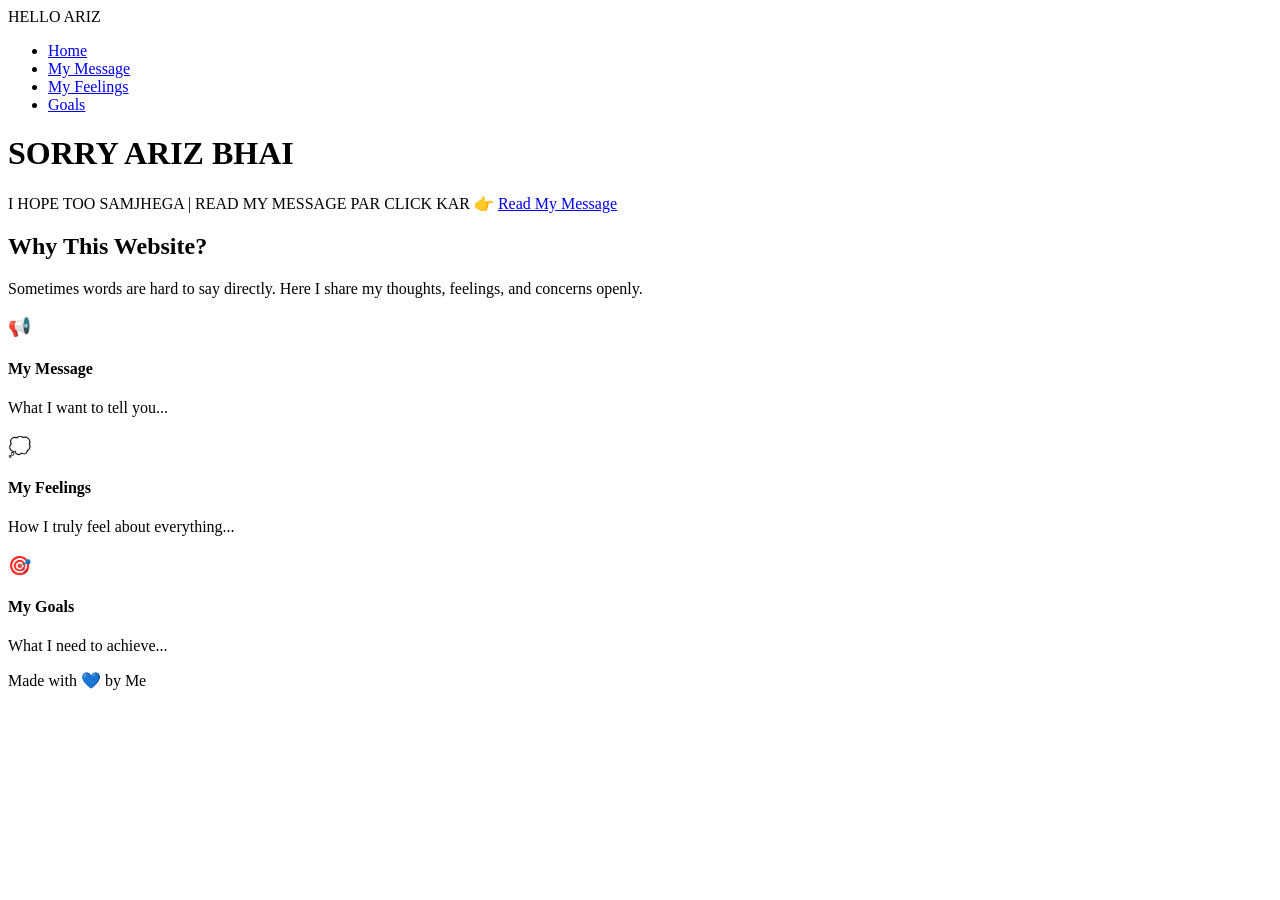
==== index.html @ 3f99f273 "Add files via upload" ====
<!DOCTYPE html>
<html lang="en">
<head>
    <meta charset="UTF-8">
    <meta name="viewport" content="width=device-width, initial-scale=1.0">
    <link rel="icon" href="data:image/svg+xml,<svg xmlns='http://www.w3.org/2000/svg' viewBox='0 0 100 100'><text y='.9em' font-size='90'>💙</text></svg>">
    <title>My Message - Home</title>
    <link rel="stylesheet" href="css/style.css">
    <link href="https://fonts.googleapis.com/css2?family=Poppins:wght@400;500;600;700&display=swap" rel="stylesheet">
</head>
<body>
    <nav class="navbar">
        <div class="logo">HELLO <span> ARIZ</span></div>
        <ul class="nav-links">
            <li><a href="index.html" class="active">Home</a></li>
            <li><a href="message.html">My Message</a></li>
            <li><a href="feelings.html">My Feelings</a></li>
            <li><a href="goals.html">Goals</a></li>
        </ul>
        <div class="hamburger">
            <span></span>
            <span></span>
            <span></span>
        </div>
    </nav>

    <header class="hero">
        <div class="hero-content">
            <h1>SORRY ARIZ BHAI</h1>
            <p>I HOPE TOO SAMJHEGA | READ MY MESSAGE PAR CLICK KAR 👉 
            <a href="message.html" class="btn">Read My Message</a>
        </div>
    </header>

    <section class="intro">
        <div class="container">
            <h2>Why This Website?</h2>
            <p>Sometimes words are hard to say directly. Here I share my thoughts, feelings, and concerns openly.</p>
            <div class="cards">
                <div class="card">
                    <h3>📢</h3>
                    <h4>My Message</h4>
                    <p>What I want to tell you...</p>
                </div>
                <div class="card">
                    <h3>💭</h3>
                    <h4>My Feelings</h4>
                    <p>How I truly feel about everything...</p>
                </div>
                <div class="card">
                    <h3>🎯</h3>
                    <h4>My Goals</h4>
                    <p>What I need to achieve...</p>
                </div>
            </div>
        </div>
    </section>

    <footer>
        <p>Made with 💙 by Me</p>
    </footer>

    <script src="js/script.js"></script>
</body>
</html>
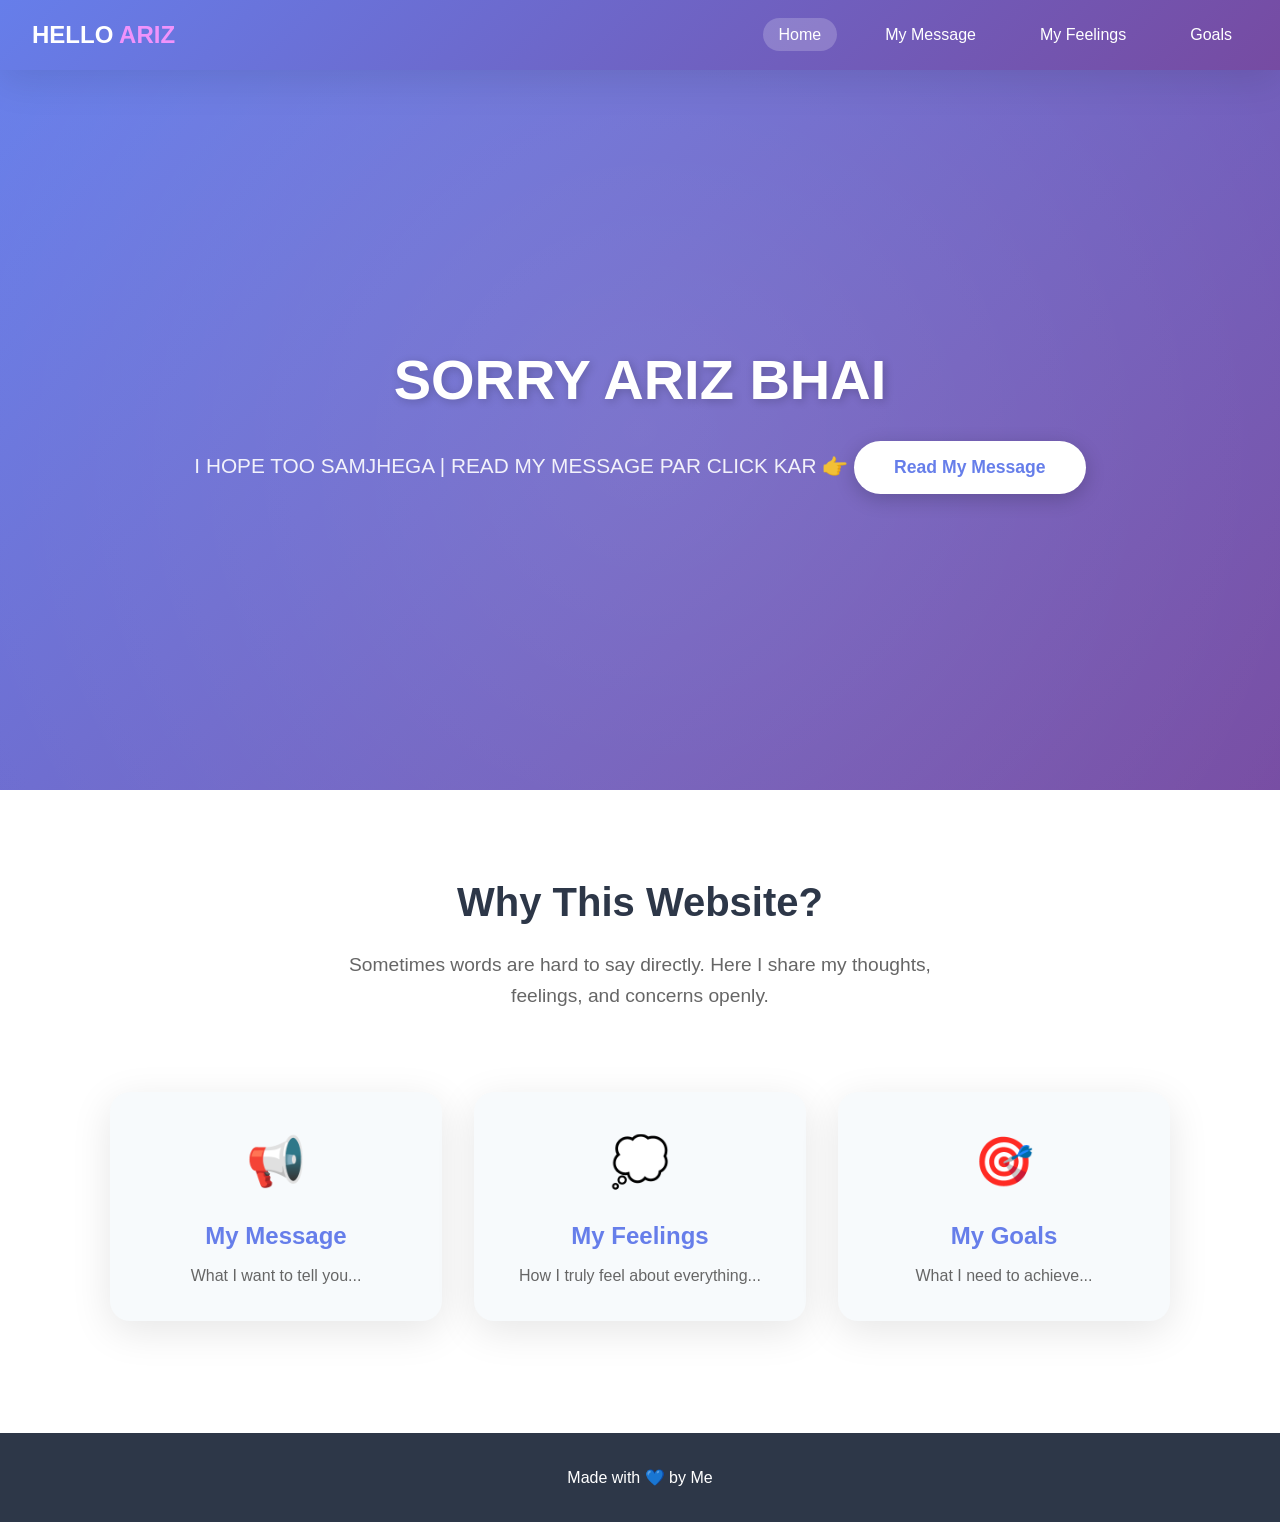
==== commit 38dd95cc: "Update index.html" ====
--- a/index.html
+++ b/index.html
@@ -4,63 +4,755 @@
     <meta charset="UTF-8">
     <meta name="viewport" content="width=device-width, initial-scale=1.0">
     <link rel="icon" href="data:image/svg+xml,<svg xmlns='http://www.w3.org/2000/svg' viewBox='0 0 100 100'><text y='.9em' font-size='90'>💙</text></svg>">
-    <title>My Message - Home</title>
-    <link rel="stylesheet" href="css/style.css">
+    <title>MyHeartConnect - My Message For You</title>
     <link href="https://fonts.googleapis.com/css2?family=Poppins:wght@400;500;600;700&display=swap" rel="stylesheet">
+    <style>
+        /* Import Google Fonts */
+        @import url('https://fonts.googleapis.com/css2?family=Poppins:wght@400;500;600;700&display=swap');
+
+        /* Reset & Base Styles */
+        * {
+            margin: 0;
+            padding: 0;
+            box-sizing: border-box;
+        }
+
+        :root {
+            --primary-color: #667eea;
+            --secondary-color: #764ba2;
+            --accent-color: #f093fb;
+            --dark-color: #2d3748;
+            --light-color: #f7fafc;
+            --white: #ffffff;
+            --gradient: linear-gradient(135deg, #667eea 0%, #764ba2 100%);
+            --shadow: 0 10px 40px rgba(0, 0, 0, 0.1);
+        }
+
+        body {
+            font-family: 'Segoe UI', Tahoma, Geneva, Verdana, sans-serif;
+            line-height: 1.6;
+            color: var(--dark-color);
+            background: var(--light-color);
+            min-height: 100vh;
+        }
+
+        .container {
+            max-width: 1100px;
+            margin: 0 auto;
+            padding: 0 20px;
+        }
+
+        /* Navbar Styles */
+        .navbar {
+            background: var(--gradient);
+            padding: 1rem 2rem;
+            display: flex;
+            justify-content: space-between;
+            align-items: center;
+            position: sticky;
+            top: 0;
+            z-index: 1000;
+            box-shadow: var(--shadow);
+        }
+
+        .logo {
+            font-size: 1.5rem;
+            font-weight: bold;
+            color: var(--white);
+        }
+
+        .logo span {
+            color: var(--accent-color);
+        }
+
+        .nav-links {
+            display: flex;
+            list-style: none;
+            gap: 2rem;
+        }
+
+        .nav-links a {
+            color: var(--white);
+            text-decoration: none;
+            font-weight: 500;
+            padding: 0.5rem 1rem;
+            border-radius: 25px;
+            transition: all 0.3s ease;
+            cursor: pointer;
+        }
+
+        .nav-links a:hover,
+        .nav-links a.active {
+            background: rgba(255, 255, 255, 0.2);
+            transform: translateY(-2px);
+        }
+
+        .hamburger {
+            display: none;
+            flex-direction: column;
+            cursor: pointer;
+            gap: 5px;
+        }
+
+        .hamburger span {
+            width: 25px;
+            height: 3px;
+            background: var(--white);
+            border-radius: 3px;
+            transition: all 0.3s ease;
+        }
+
+        /* Page Sections */
+        .page-section {
+            display: none;
+            min-height: calc(100vh - 70px);
+        }
+
+        .page-section.active {
+            display: block;
+        }
+
+        /* Hero Section */
+        .hero {
+            background: var(--gradient);
+            min-height: 80vh;
+            display: flex;
+            align-items: center;
+            justify-content: center;
+            text-align: center;
+            position: relative;
+            overflow: hidden;
+        }
+
+        .hero::before {
+            content: '';
+            position: absolute;
+            top: -50%;
+            left: -50%;
+            width: 200%;
+            height: 200%;
+            background: radial-gradient(circle, rgba(255,255,255,0.1) 0%, transparent 60%);
+            animation: rotate 20s linear infinite;
+        }
+
+        @keyframes rotate {
+            from { transform: rotate(0deg); }
+            to { transform: rotate(360deg); }
+        }
+
+        .hero-content {
+            position: relative;
+            z-index: 1;
+            padding: 2rem;
+        }
+
+        .hero h1 {
+            font-size: 3.5rem;
+            color: var(--white);
+            margin-bottom: 1rem;
+            text-shadow: 2px 2px 10px rgba(0,0,0,0.2);
+        }
+
+        .hero p {
+            font-size: 1.3rem;
+            color: rgba(255,255,255,0.9);
+            margin-bottom: 2rem;
+        }
+
+        .btn {
+            display: inline-block;
+            padding: 1rem 2.5rem;
+            background: var(--white);
+            color: var(--primary-color);
+            text-decoration: none;
+            border-radius: 50px;
+            font-weight: bold;
+            font-size: 1.1rem;
+            transition: all 0.3s ease;
+            box-shadow: 0 5px 20px rgba(0,0,0,0.2);
+            border: none;
+            cursor: pointer;
+        }
+
+        .btn:hover {
+            transform: translateY(-3px);
+            box-shadow: 0 8px 30px rgba(0,0,0,0.3);
+        }
+
+        .btn-secondary {
+            background: var(--gradient);
+            color: var(--white);
+            margin-top: 2rem;
+            display: inline-block;
+        }
+
+        /* Intro Section */
+        .intro {
+            padding: 5rem 0;
+            background: var(--white);
+        }
+
+        .intro h2 {
+            text-align: center;
+            font-size: 2.5rem;
+            margin-bottom: 1rem;
+            color: var(--dark-color);
+        }
+
+        .intro > .container > p {
+            text-align: center;
+            font-size: 1.2rem;
+            color: #666;
+            margin-bottom: 3rem;
+            max-width: 600px;
+            margin-left: auto;
+            margin-right: auto;
+        }
+
+        .cards {
+            display: grid;
+            grid-template-columns: repeat(auto-fit, minmax(280px, 1fr));
+            gap: 2rem;
+            padding: 2rem 0;
+        }
+
+        .card {
+            background: var(--light-color);
+            padding: 2rem;
+            border-radius: 20px;
+            text-align: center;
+            transition: all 0.3s ease;
+            box-shadow: var(--shadow);
+            cursor: pointer;
+        }
+
+        .card:hover {
+            transform: translateY(-10px);
+        }
+
+        .card h3 {
+            font-size: 3rem;
+            margin-bottom: 1rem;
+        }
+
+        .card h4 {
+            font-size: 1.5rem;
+            margin-bottom: 0.5rem;
+            color: var(--primary-color);
+        }
+
+        .card p {
+            color: #666;
+        }
+
+        /* Message Page */
+        .message-page,
+        .feelings-page,
+        .goals-page {
+            padding: 3rem 0;
+            background: linear-gradient(135deg, #a8edea 0%, #fed6e3 100%);
+        }
+
+        .message-box,
+        .feelings-box,
+        .goals-box {
+            background: var(--white);
+            padding: 3rem;
+            border-radius: 30px;
+            box-shadow: var(--shadow);
+            max-width: 800px;
+            margin: 0 auto;
+            animation: fadeIn 0.8s ease;
+        }
+
+        @keyframes fadeIn {
+            from {
+                opacity: 0;
+                transform: translateY(20px);
+            }
+            to {
+                opacity: 1;
+                transform: translateY(0);
+            }
+        }
+
+        .page-title {
+            font-size: 2.5rem;
+            text-align: center;
+            margin-bottom: 2rem;
+            background: var(--gradient);
+            -webkit-background-clip: text;
+            -webkit-text-fill-color: transparent;
+            background-clip: text;
+        }
+
+        .message-content {
+            line-height: 2;
+        }
+
+        .message-text {
+            font-size: 1.1rem;
+            margin-bottom: 1.5rem;
+            padding: 1rem;
+            background: var(--light-color);
+            border-radius: 15px;
+            border-left: 4px solid var(--primary-color);
+        }
+
+        .emoji-text {
+            font-size: 1.5rem;
+            text-align: center;
+            margin: 2rem 0;
+            animation: pulse 2s infinite;
+        }
+
+        @keyframes pulse {
+            0%, 100% { transform: scale(1); }
+            50% { transform: scale(1.05); }
+        }
+
+        .message-text.highlight {
+            background: var(--gradient);
+            color: var(--white);
+            border-left: none;
+            text-align: center;
+            font-size: 1.3rem;
+            font-weight: bold;
+        }
+
+        /* Feelings Page */
+        .feelings-content {
+            display: grid;
+            grid-template-columns: repeat(auto-fit, minmax(200px, 1fr));
+            gap: 1.5rem;
+        }
+
+        .feeling-card {
+            background: var(--light-color);
+            padding: 1.5rem;
+            border-radius: 20px;
+            text-align: center;
+            transition: all 0.3s ease;
+        }
+
+        .feeling-card:hover {
+            transform: translateY(-5px);
+            box-shadow: var(--shadow);
+        }
+
+        .feeling-card .emoji {
+            font-size: 3rem;
+            margin-bottom: 0.5rem;
+        }
+
+        .feeling-card h3 {
+            color: var(--primary-color);
+            margin-bottom: 0.5rem;
+        }
+
+        .feeling-card p {
+            font-size: 0.9rem;
+            color: #666;
+        }
+
+        /* Goals Page */
+        .goals-content {
+            display: flex;
+            flex-direction: column;
+            gap: 1.5rem;
+        }
+
+        .goal-card {
+            background: var(--light-color);
+            padding: 1.5rem 2rem;
+            border-radius: 20px;
+            display: flex;
+            align-items: center;
+            gap: 1.5rem;
+            transition: all 0.3s ease;
+        }
+
+        .goal-card:hover {
+            transform: translateX(10px);
+            box-shadow: var(--shadow);
+        }
+
+        .goal-number {
+            width: 50px;
+            height: 50px;
+            background: var(--gradient);
+            color: var(--white);
+            border-radius: 50%;
+            display: flex;
+            align-items: center;
+            justify-content: center;
+            font-size: 1.5rem;
+            font-weight: bold;
+            flex-shrink: 0;
+        }
+
+        .goal-card h3 {
+            color: var(--dark-color);
+            margin-bottom: 0.3rem;
+        }
+
+        .goal-card p {
+            color: #666;
+        }
+
+        /* Back to Top Button */
+        .back-to-top {
+            position: fixed;
+            bottom: 30px;
+            right: 30px;
+            width: 50px;
+            height: 50px;
+            background: var(--gradient);
+            color: var(--white);
+            border: none;
+            border-radius: 50%;
+            cursor: pointer;
+            font-size: 1.5rem;
+            display: none;
+            align-items: center;
+            justify-content: center;
+            box-shadow: 0 5px 20px rgba(102, 126, 234, 0.4);
+            transition: all 0.3s ease;
+            z-index: 999;
+        }
+
+        .back-to-top:hover {
+            transform: translateY(-5px);
+            box-shadow: 0 8px 30px rgba(102, 126, 234, 0.6);
+        }
+
+        .back-to-top.visible {
+            display: flex;
+            animation: fadeIn 0.3s ease;
+        }
+
+        /* Footer */
+        footer {
+            background: var(--dark-color);
+            color: var(--white);
+            text-align: center;
+            padding: 2rem;
+            margin-top: auto;
+        }
+
+        /* Responsive Design */
+        @media (max-width: 768px) {
+            .nav-links {
+                display: none;
+                position: absolute;
+                top: 100%;
+                left: 0;
+                right: 0;
+                background: var(--gradient);
+                flex-direction: column;
+                padding: 1rem;
+                gap: 0.5rem;
+            }
+
+            .nav-links.active {
+                display: flex;
+            }
+
+            .hamburger {
+                display: flex;
+            }
+
+            .hero h1 {
+                font-size: 2rem;
+            }
+
+            .hero p {
+                font-size: 1rem;
+            }
+
+            .message-box,
+            .feelings-box,
+            .goals-box {
+                padding: 1.5rem;
+                margin: 1rem;
+            }
+
+            .page-title {
+                font-size: 1.8rem;
+            }
+
+            .goal-card {
+                flex-direction: column;
+                text-align: center;
+            }
+        }
+    </style>
 </head>
 <body>
     <nav class="navbar">
         <div class="logo">HELLO <span> ARIZ</span></div>
         <ul class="nav-links">
-            <li><a href="index.html" class="active">Home</a></li>
-            <li><a href="message.html">My Message</a></li>
-            <li><a href="feelings.html">My Feelings</a></li>
-            <li><a href="goals.html">Goals</a></li>
+            <li><a href="#home" class="active" onclick="showPage('home')">Home</a></li>
+            <li><a href="#message" onclick="showPage('message')">My Message</a></li>
+            <li><a href="#feelings" onclick="showPage('feelings')">My Feelings</a></li>
+            <li><a href="#goals" onclick="showPage('goals')">Goals</a></li>
         </ul>
-        <div class="hamburger">
+        <div class="hamburger" onclick="toggleMenu()">
             <span></span>
             <span></span>
             <span></span>
         </div>
     </nav>
 
-    <header class="hero">
-        <div class="hero-content">
-            <h1>SORRY ARIZ BHAI</h1>
-            <p>I HOPE TOO SAMJHEGA | READ MY MESSAGE PAR CLICK KAR 👉 
-            <a href="message.html" class="btn">Read My Message</a>
-        </div>
-    </header>
-
-    <section class="intro">
+    <!-- Home Section -->
+    <section id="home" class="page-section active">
+        <header class="hero">
+            <div class="hero-content">
+                <h1>SORRY ARIZ BHAI </h1>
+                <p>I HOPE TOO SAMJHEGA | READ MY MESSAGE PAR CLICK KAR 👉
+                <button class="btn" onclick="showPage('message')">Read My Message</button>
+            </div>
+        </header>
+
+        <section class="intro">
+            <div class="container">
+                <h2>Why This Website?</h2>
+                <p>Sometimes words are hard to say directly. Here I share my thoughts, feelings, and concerns openly.</p>
+                <div class="cards">
+                    <div class="card" onclick="showPage('message')">
+                        <h3>📢</h3>
+                        <h4>My Message</h4>
+                        <p>What I want to tell you...</p>
+                    </div>
+                    <div class="card" onclick="showPage('feelings')">
+                        <h3>💭</h3>
+                        <h4>My Feelings</h4>
+                        <p>How I truly feel about everything...</p>
+                    </div>
+                    <div class="card" onclick="showPage('goals')">
+                        <h3>🎯</h3>
+                        <h4>My Goals</h4>
+                        <p>What I need to achieve...</p>
+                    </div>
+                </div>
+            </div>
+        </section>
+    </section>
+
+    <!-- Message Section -->
+    <section id="message" class="page-section message-page">
         <div class="container">
-            <h2>Why This Website?</h2>
-            <p>Sometimes words are hard to say directly. Here I share my thoughts, feelings, and concerns openly.</p>
-            <div class="cards">
-                <div class="card">
-                    <h3>📢</h3>
-                    <h4>My Message</h4>
-                    <p>What I want to tell you...</p>
+            <div class="message-box">
+                <h1 class="page-title">Hello Brother 💙</h1>
+                
+                <div class="message-content">
+                    <p class="message-text">I am sorry, me ab lambe break pe ja rha hun YouTube ke liye.</p>
+                    
+                    <p class="message-text">Bro yarr bahut bhasad ho gyi hai, bahut jand ho gay yarr, stress ho stress hai.</p>
+                    
+                    <p class="message-text">Yarr attendance kam hai, ishi ke vajhe se me exam bhi nahi de paya tha pichle or lagta hai is baar bhi nahi de payunga kyu ki attendance kam hai.</p>
+                    
+                    <p class="message-text">Or is baar mujhe is exam me 25 me se 20 number lana hai, varna end exam me fail ho jayunga.</p>
+                    
+                    <p class="message-text">Or yarr piche ak exam choot gya tha, vo bhi dena hai.</p>
+                    
+                    <div class="emoji-text">🥹 Yarr lage pade hai</div>
+                    
+                    <p class="message-text highlight">To ab sab kuch sahi karna hoga, oky bro!</p>
+                    
+                    <p class="message-text">I hope bro too samjhega 🥹</p>
                 </div>
-                <div class="card">
-                    <h3>💭</h3>
-                    <h4>My Feelings</h4>
-                    <p>How I truly feel about everything...</p>
-                </div>
-                <div class="card">
-                    <h3>🎯</h3>
-                    <h4>My Goals</h4>
-                    <p>What I need to achieve...</p>
-                </div>
+                
+                <button class="btn btn-secondary" onclick="showPage('feelings')">Next: My Feelings →</button>
             </div>
         </div>
     </section>
 
+    <!-- Feelings Section -->
+    <section id="feelings" class="page-section feelings-page">
+        <div class="container">
+            <div class="feelings-box">
+                <h1 class="page-title">My Feelings 💭</h1>
+                
+                <div class="feelings-content">
+                    <div class="feeling-card">
+                        <div class="emoji">😰</div>
+                        <h3>Stressed</h3>
+                        <p>Bahut stress hai, tension ho rhi hai exams ke baare mein</p>
+                    </div>
+                    
+                    <div class="feeling-card">
+                        <div class="emoji">😔</div>
+                        <h3>Worried</h3>
+                        <p>Attendance kam hai, lagta hai exam nahi de payunga</p>
+                    </div>
+                    
+                    <div class="feeling-card">
+                        <div class="emoji">😢</div>
+                        <h3>Sad</h3>
+                        <p>Pichla exam bhi miss ho gaya, ye bhi dena hai</p>
+                    </div>
+                    
+                    <div class="feeling-card">
+                        <div class="emoji">😤</div>
+                        <h3>Determined</h3>
+                        <p>Ab sab theek karna hoga, 20/25 numbers lane hain</p>
+                    </div>
+                    
+                    <div class="feeling-card">
+                        <div class="emoji">🥹</div>
+                        <h3>Hopeful</h3>
+                        <p>Hope karta hun bro samjhega</p>
+                    </div>
+                </div>
+                
+                <button class="btn btn-secondary" onclick="showPage('goals')">Next: My Goals →</button>
+            </div>
+        </div>
+    </section>
+
+    <!-- Goals Section -->
+    <section id="goals" class="page-section goals-page">
+        <div class="container">
+            <div class="goals-box">
+                <h1 class="page-title">My Goals 🎯</h1>
+                
+                <div class="goals-content">
+                    <div class="goal-card">
+                        <div class="goal-number">1</div>
+                        <div>
+                            <h3>Attendance Badhana</h3>
+                            <p>Zaroori hai exam dene ke liye</p>
+                        </div>
+                    </div>
+                    
+                    <div class="goal-card">
+                        <div class="goal-number">2</div>
+                        <div>
+                            <h3>20/25 Marks</h3>
+                            <p>Is exam me 20 numbers lana hai</p>
+                        </div>
+                    </div>
+                    
+                    <div class="goal-card">
+                        <div class="goal-number">3</div>
+                        <div>
+                            <h3>Pass End Exam</h3>
+                            <p>Fail nahi hona hai</p>
+                        </div>
+                    </div>
+                    
+                    <div class="goal-card">
+                        <div class="goal-number">4</div>
+                        <div>
+                            <h3>Pichla Exam Dena</h3>
+                            <p>Jo choot gaya tha vo bhi dena hoga</p>
+                        </div>
+                    </div>
+                    
+                    <div class="goal-card">
+                        <div class="goal-number">5</div>
+                        <div>
+                            <h3>Sab Kuch Theek Karna</h3>
+                            <p>Ab sudhar jana hai</p>
+                        </div>
+                    </div>
+                </div>
+                
+                <button class="btn btn-secondary" onclick="showPage('home')">← Back to Home</button>
+            </div>
+        </div>
+    </section>
+
     <footer>
         <p>Made with 💙 by Me</p>
     </footer>
 
-    <script src="js/script.js"></script>
+    <button class="back-to-top" onclick="scrollToTop()" title="Back to Top">↑</button>
+
+    <script>
+        // Page Navigation
+        function showPage(pageId) {
+            // Hide all pages
+            document.querySelectorAll('.page-section').forEach(section => {
+                section.classList.remove('active');
+            });
+            
+            // Show selected page
+            document.getElementById(pageId).classList.add('active');
+            
+            // Update nav links
+            document.querySelectorAll('.nav-links a').forEach(link => {
+                link.classList.remove('active');
+            });
+            
+            // Add active class to clicked nav link
+            const activeLink = document.querySelector(`.nav-links a[href="#${pageId}"]`);
+            if (activeLink) {
+                activeLink.classList.add('active');
+            }
+            
+            // Close mobile menu if open
+            document.querySelector('.nav-links').classList.remove('active');
+            document.querySelector('.hamburger').classList.remove('active');
+            
+            // Scroll to top
+            window.scrollTo(0, 0);
+        }
+
+        // Mobile Menu Toggle
+        function toggleMenu() {
+            document.querySelector('.nav-links').classList.toggle('active');
+            document.querySelector('.hamburger').classList.toggle('active');
+        }
+
+        // Back to Top Button
+        const backToTopBtn = document.querySelector('.back-to-top');
+        
+        window.addEventListener('scroll', () => {
+            if (window.scrollY > 300) {
+                backToTopBtn.classList.add('visible');
+            } else {
+                backToTopBtn.classList.remove('visible');
+            }
+        });
+
+        function scrollToTop() {
+            window.scrollTo({
+                top: 0,
+                behavior: 'smooth'
+            });
+        }
+
+        // Add animation on scroll for cards
+        const observerOptions = {
+            threshold: 0.1,
+            rootMargin: '0px 0px -50px 0px'
+        };
+
+        const observer = new IntersectionObserver((entries) => {
+            entries.forEach(entry => {
+                if (entry.isIntersecting) {
+                    entry.target.style.opacity = '1';
+                    entry.target.style.transform = 'translateY(0)';
+                }
+            });
+        }, observerOptions);
+
+        document.querySelectorAll('.card, .feeling-card, .goal-card').forEach(card => {
+            card.style.opacity = '0';
+            card.style.transform = 'translateY(20px)';
+            card.style.transition = 'all 0.5s ease';
+            observer.observe(card);
+        });
+
+        // Page load animation
+        document.body.style.opacity = '0';
+        document.body.style.transition = 'opacity 0.5s ease';
+        setTimeout(() => {
+            document.body.style.opacity = '1';
+        }, 100);
+    </script>
 </body>
 </html>
 
